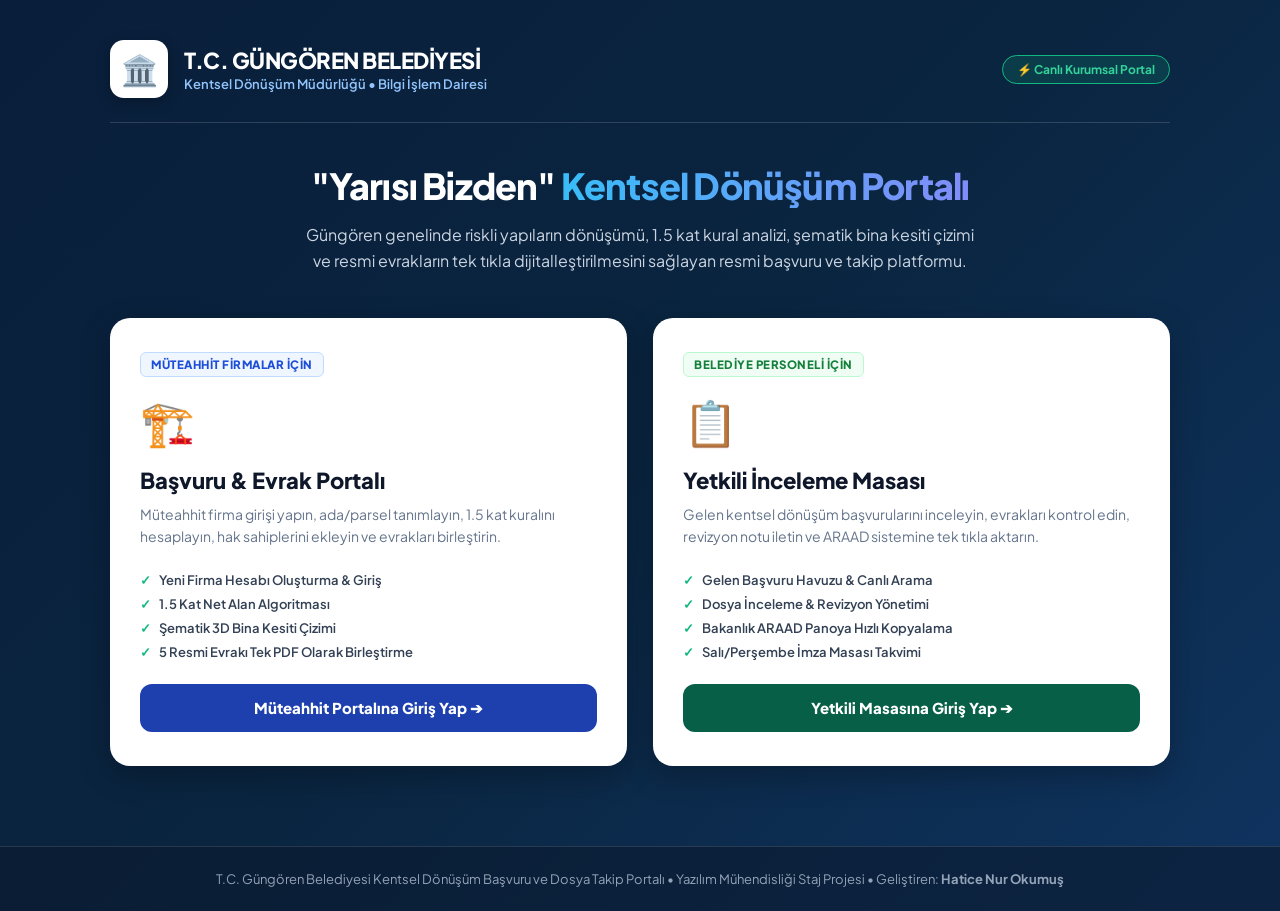
==== index.html @ 2a860945 "Add files via upload" ====
<!DOCTYPE html>
<html lang="tr">
<head>
  <meta charset="UTF-8">
  <meta name="viewport" content="width=device-width, initial-scale=1.0">
  <title>T.C. Güngören Belediyesi | Yarısı Bizden Kentsel Dönüşüm Portalı</title>
  <link rel="preconnect" href="https://fonts.googleapis.com">
  <link rel="preconnect" href="https://fonts.gstatic.com" crossorigin>
  <link href="https://fonts.googleapis.com/css2?family=Plus+Jakarta+Sans:wght@400;500;600;700;800&display=swap" rel="stylesheet">
  <style>
    * {
      box-sizing: border-box;
      margin: 0;
      padding: 0;
    }
    body {
      font-family: 'Plus Jakarta Sans', -apple-system, BlinkMacSystemFont, sans-serif;
      background: linear-gradient(135deg, #091e3a 0%, #0a2540 50%, #0f3460 100%);
      color: #0f172a;
      min-height: 100vh;
      display: flex;
      flex-direction: column;
      justify-content: space-between;
    }
    .hero-container {
      max-width: 1100px;
      margin: 0 auto;
      padding: 40px 20px;
      width: 100%;
    }
    .header-bar {
      display: flex;
      align-items: center;
      justify-content: space-between;
      padding-bottom: 24px;
      border-bottom: 1px solid rgba(255, 255, 255, 0.15);
      margin-bottom: 40px;
    }
    .brand-group {
      display: flex;
      align-items: center;
      gap: 16px;
    }
    .emblem {
      width: 58px;
      height: 58px;
      background: #ffffff;
      border-radius: 14px;
      display: flex;
      align-items: center;
      justify-content: center;
      font-size: 30px;
      box-shadow: 0 4px 14px rgba(0, 0, 0, 0.25);
    }
    .brand-title {
      font-size: 22px;
      font-weight: 800;
      color: #ffffff;
      letter-spacing: -0.5px;
    }
    .brand-sub {
      font-size: 13px;
      color: #93c5fd;
      font-weight: 600;
      margin-top: 2px;
    }
    .badge-official {
      background: rgba(16, 185, 129, 0.15);
      border: 1px solid #10b981;
      color: #34d399;
      font-size: 12px;
      font-weight: 700;
      padding: 6px 14px;
      border-radius: 20px;
      display: inline-flex;
      align-items: center;
      gap: 6px;
    }
    .hero-text {
      text-align: center;
      margin-bottom: 45px;
    }
    .hero-text h1 {
      font-size: 36px;
      font-weight: 800;
      color: #ffffff;
      line-height: 1.25;
      margin-bottom: 14px;
      letter-spacing: -0.8px;
    }
    .hero-text h1 span {
      background: linear-gradient(90deg, #38bdf8 0%, #818cf8 100%);
      -webkit-background-clip: text;
      -webkit-text-fill-color: transparent;
    }
    .hero-text p {
      font-size: 16px;
      color: #cbd5e1;
      max-width: 680px;
      margin: 0 auto;
      line-height: 1.6;
    }
    .portal-cards-grid {
      display: grid;
      grid-template-columns: repeat(auto-fit, minmax(320px, 1fr));
      gap: 26px;
      margin-bottom: 40px;
    }
    .portal-card {
      background: #ffffff;
      border-radius: 20px;
      padding: 32px 28px;
      box-shadow: 0 10px 30px rgba(0, 0, 0, 0.25);
      display: flex;
      flex-direction: column;
      justify-content: space-between;
      transition: all 0.25s cubic-bezier(0.16, 1, 0.3, 1);
      position: relative;
      overflow: hidden;
      border: 2px solid transparent;
      text-decoration: none;
      color: inherit;
    }
    .portal-card:hover {
      transform: translateY(-6px);
      box-shadow: 0 20px 40px rgba(0, 0, 0, 0.35);
      border-color: #38bdf8;
    }
    .card-badge {
      display: inline-block;
      font-size: 11.5px;
      font-weight: 800;
      text-transform: uppercase;
      letter-spacing: 0.5px;
      padding: 4px 10px;
      border-radius: 6px;
      margin-bottom: 16px;
    }
    .badge-contractor {
      background: #eff6ff;
      color: #1d4ed8;
      border: 1px solid #bfdbfe;
    }
    .badge-staff {
      background: #f0fdf4;
      color: #15803d;
      border: 1px solid #bbf7d0;
    }
    .card-icon {
      font-size: 44px;
      margin-bottom: 16px;
    }
    .card-title {
      font-size: 22px;
      font-weight: 800;
      color: #0f172a;
      margin-bottom: 10px;
    }
    .card-desc {
      font-size: 14px;
      color: #64748b;
      line-height: 1.55;
      margin-bottom: 24px;
    }
    .features-list {
      list-style: none;
      margin-bottom: 24px;
      font-size: 13px;
      color: #334155;
    }
    .features-list li {
      margin-bottom: 8px;
      display: flex;
      align-items: center;
      gap: 8px;
      font-weight: 600;
    }
    .features-list li span {
      color: #10b981;
    }
    .btn-portal {
      display: flex;
      align-items: center;
      justify-content: center;
      gap: 8px;
      width: 100%;
      padding: 14px 20px;
      border-radius: 12px;
      font-size: 15px;
      font-weight: 800;
      text-align: center;
      border: none;
      cursor: pointer;
      transition: all 0.2s;
    }
    .btn-contractor {
      background: #1e40af;
      color: #ffffff;
    }
    .btn-contractor:hover {
      background: #1d4ed8;
    }
    .btn-staff {
      background: #065f46;
      color: #ffffff;
    }
    .btn-staff:hover {
      background: #047857;
    }
    footer {
      border-top: 1px solid rgba(255, 255, 255, 0.12);
      padding: 24px 20px;
      text-align: center;
      font-size: 13px;
      color: #94a3b8;
      background: rgba(10, 25, 47, 0.6);
    }
    footer a {
      color: #38bdf8;
      text-decoration: none;
      font-weight: 600;
    }
  </style>
</head>
<body>

  <div class="hero-container">
    <div class="header-bar">
      <div class="brand-group">
        <div class="emblem">🏛️</div>
        <div>
          <div class="brand-title">T.C. GÜNGÖREN BELEDİYESİ</div>
          <div class="brand-sub">Kentsel Dönüşüm Müdürlüğü &bull; Bilgi İşlem Dairesi</div>
        </div>
      </div>
      <div class="badge-official">
        ⚡ Canlı Kurumsal Portal
      </div>
    </div>

    <div class="hero-text">
      <h1>"Yarısı Bizden" <span>Kentsel Dönüşüm Portalı</span></h1>
      <p>
        Güngören genelinde riskli yapıların dönüşümü, 1.5 kat kural analizi, şematik bina kesiti çizimi 
        ve resmi evrakların tek tıkla dijitalleştirilmesini sağlayan resmi başvuru ve takip platformu.
      </p>
    </div>

    <div class="portal-cards-grid">
      <!-- MÜTEAHHİT PORTALI -->
      <a href="yarisi-bizden.html" class="portal-card">
        <div>
          <span class="card-badge badge-contractor">Müteahhit Firmalar İçin</span>
          <div class="card-icon">🏗️</div>
          <h2 class="card-title">Başvuru & Evrak Portalı</h2>
          <p class="card-desc">
            Müteahhit firma girişi yapın, ada/parsel tanımlayın, 1.5 kat kuralını hesaplayın, hak sahiplerini ekleyin ve evrakları birleştirin.
          </p>
          <ul class="features-list">
            <li><span>✓</span> Yeni Firma Hesabı Oluşturma & Giriş</li>
            <li><span>✓</span> 1.5 Kat Net Alan Algoritması</li>
            <li><span>✓</span> Şematik 3D Bina Kesiti Çizimi</li>
            <li><span>✓</span> 5 Resmi Evrakı Tek PDF Olarak Birleştirme</li>
          </ul>
        </div>
        <div class="btn-portal btn-contractor">
          Müteahhit Portalına Giriş Yap ➔
        </div>
      </a>

      <!-- BELEDİYE YETKİLİ MASASI -->
      <a href="yetkili.html" class="portal-card">
        <div>
          <span class="card-badge badge-staff">Belediye Personeli İçin</span>
          <div class="card-icon">📋</div>
          <h2 class="card-title">Yetkili İnceleme Masası</h2>
          <p class="card-desc">
            Gelen kentsel dönüşüm başvurularını inceleyin, evrakları kontrol edin, revizyon notu iletin ve ARAAD sistemine tek tıkla aktarın.
          </p>
          <ul class="features-list">
            <li><span>✓</span> Gelen Başvuru Havuzu & Canlı Arama</li>
            <li><span>✓</span> Dosya İnceleme & Revizyon Yönetimi</li>
            <li><span>✓</span> Bakanlık ARAAD Panoya Hızlı Kopyalama</li>
            <li><span>✓</span> Salı/Perşembe İmza Masası Takvimi</li>
          </ul>
        </div>
        <div class="btn-portal btn-staff">
          Yetkili Masasına Giriş Yap ➔
        </div>
      </a>
    </div>
  </div>

  <footer>
    <p>
      T.C. Güngören Belediyesi Kentsel Dönüşüm Başvuru ve Dosya Takip Portalı &bull; 
      Yazılım Mühendisliği Staj Projesi &bull; Geliştiren: <strong>Hatice Nur Okumuş</strong>
    </p>
  </footer>

</body>
</html>
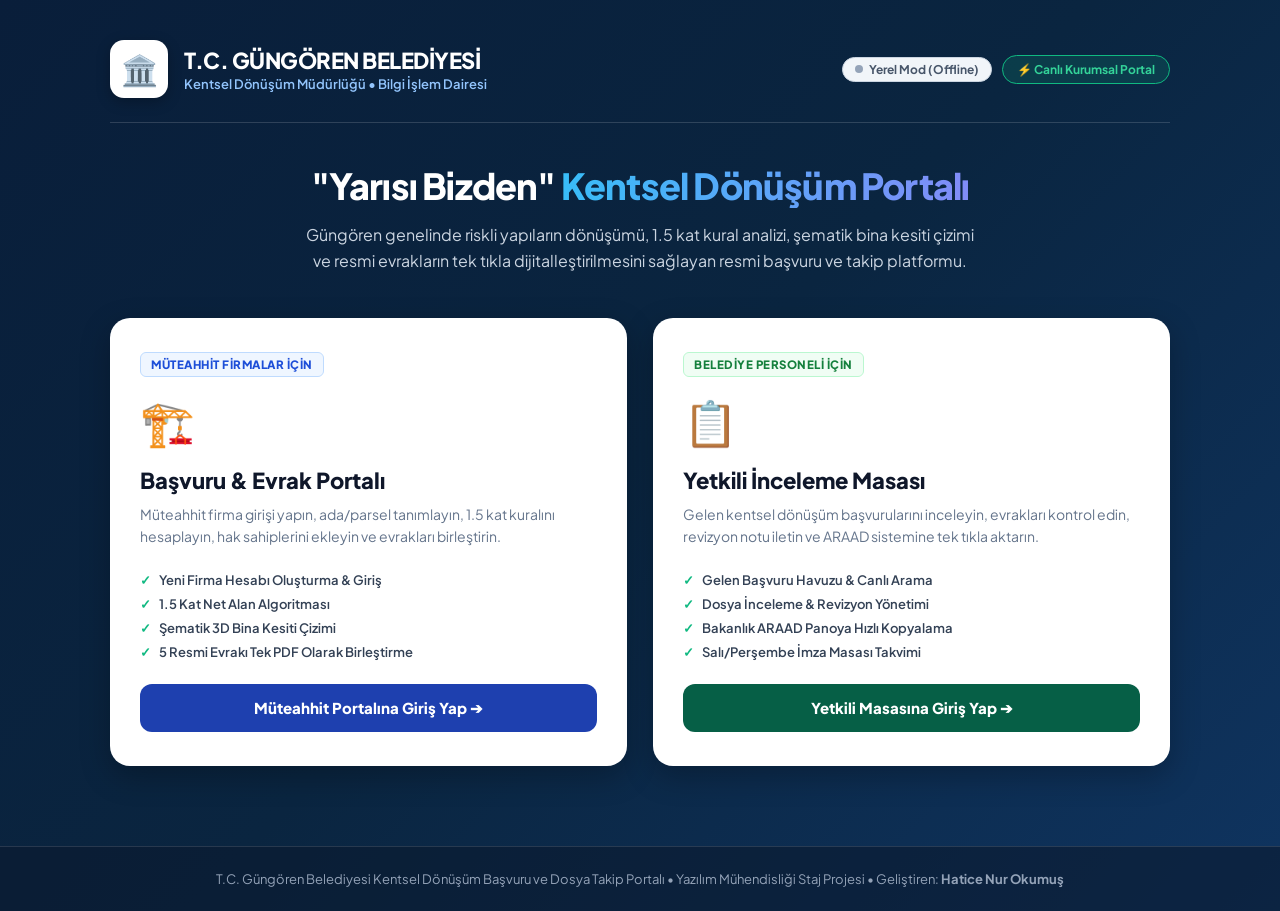
==== commit 8cc798cb: "Add files via upload" ====
--- a/index.html
+++ b/index.html
@@ -233,8 +233,11 @@
           <div class="brand-sub">Kentsel Dönüşüm Müdürlüğü &bull; Bilgi İşlem Dairesi</div>
         </div>
       </div>
-      <div class="badge-official">
-        ⚡ Canlı Kurumsal Portal
+      <div style="display:flex; align-items:center; gap:10px;">
+        <div class="cloud-sync-badge-target"></div>
+        <div class="badge-official">
+          ⚡ Canlı Kurumsal Portal
+        </div>
       </div>
     </div>
 
@@ -298,6 +301,7 @@
     </p>
   </footer>
 
+  <script src="firebase-sync.js"></script>
 </body>
 </html>
 
